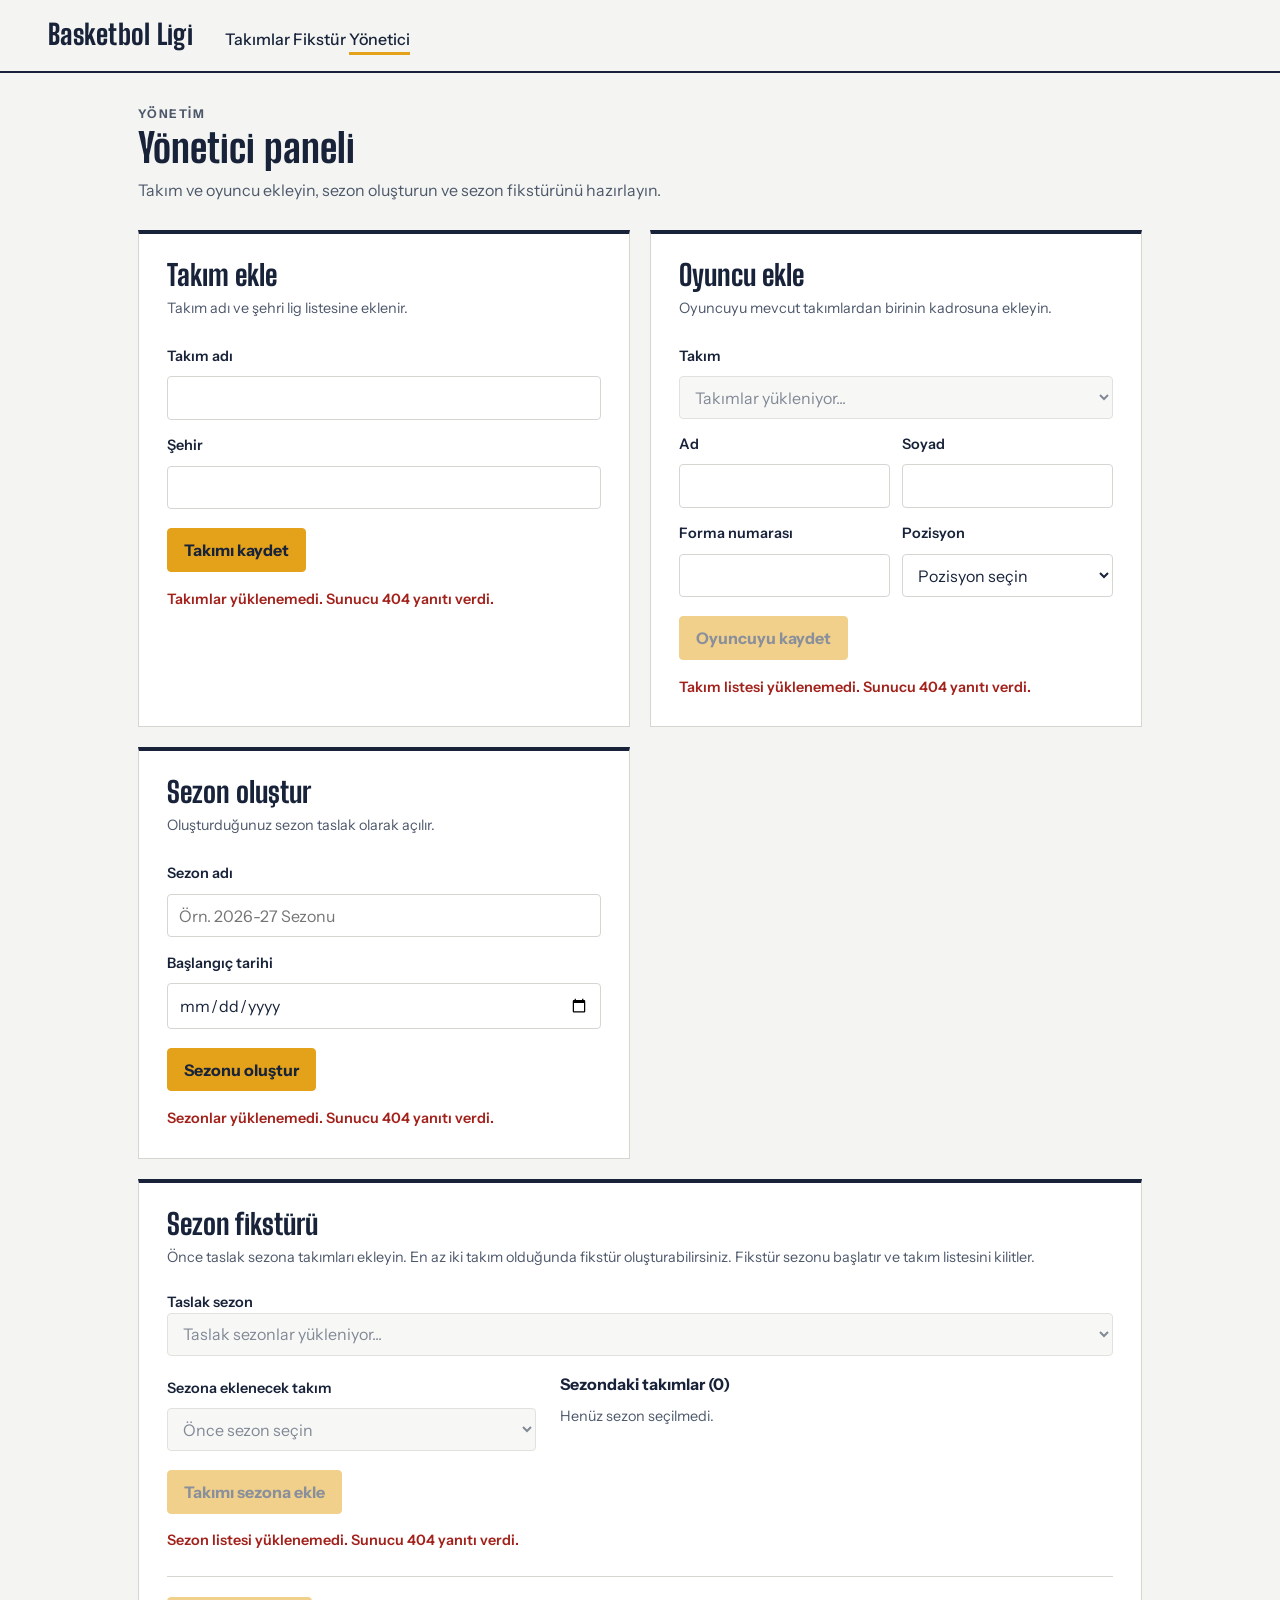
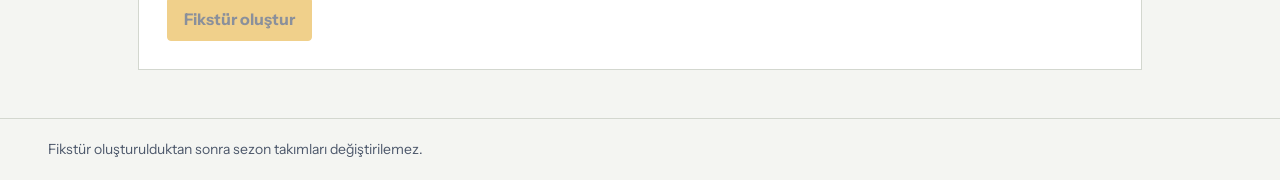
==== src/main/webapp/admin.html @ e227cd69 "Add admin panel for league management Add team, player, season, and fixture-generation forms wired t" ====
<!DOCTYPE html>
<html lang="tr">
<head>
    <meta charset="UTF-8">
    <meta name="viewport" content="width=device-width, initial-scale=1">
    <title>Yönetici Paneli</title>
    <link rel="preconnect" href="https://fonts.googleapis.com">
    <link rel="preconnect" href="https://fonts.gstatic.com" crossorigin>
    <link rel="stylesheet"
          href="https://fonts.googleapis.com/css2?family=Big+Shoulders+Display:wght@600;800&family=Instrument+Sans:wght@400;500;600;700&display=swap">
    <link rel="stylesheet" href="css/teams.css">
    <link rel="stylesheet" href="css/admin.css">
    <script src="js/admin.js" defer></script>
</head>
<body>
<header class="masthead">
    <a class="masthead-title" href="teams.html">Basketbol Ligi</a>
    <nav aria-label="Bölümler">
        <a href="teams.html">Takımlar</a>
        <a href="fixtures.html">Fikstür</a>
        <a href="admin.html" aria-current="page">Yönetici</a>
    </nav>
</header>

<main class="admin-layout">
    <header class="admin-heading">
        <p class="admin-eyebrow">YÖNETİM</p>
        <h1>Yönetici paneli</h1>
        <p>Takım ve oyuncu ekleyin, sezon oluşturun ve sezon fikstürünü hazırlayın.</p>
    </header>

    <div class="admin-grid">
        <section class="admin-card" aria-labelledby="team-form-title">
            <h2 id="team-form-title">Takım ekle</h2>
            <p class="admin-help">Takım adı ve şehri lig listesine eklenir.</p>
            <form id="team-form" class="admin-form">
                <label for="team-name">Takım adı</label>
                <input id="team-name" name="name" type="text" maxlength="100" required autocomplete="organization">

                <label for="team-city">Şehir</label>
                <input id="team-city" name="city" type="text" maxlength="100" required>

                <button class="admin-button" type="submit">Takımı kaydet</button>
                <p class="admin-feedback" id="team-feedback" role="status" aria-live="polite" hidden></p>
            </form>
        </section>

        <section class="admin-card" aria-labelledby="player-form-title">
            <h2 id="player-form-title">Oyuncu ekle</h2>
            <p class="admin-help">Oyuncuyu mevcut takımlardan birinin kadrosuna ekleyin.</p>
            <form id="player-form" class="admin-form">
                <label for="player-team">Takım</label>
                <select id="player-team" name="teamId" required disabled>
                    <option value="">Takımlar yükleniyor...</option>
                </select>

                <div class="admin-form-row">
                    <div>
                        <label for="player-first-name">Ad</label>
                        <input id="player-first-name" name="firstName" type="text" maxlength="100" required>
                    </div>
                    <div>
                        <label for="player-last-name">Soyad</label>
                        <input id="player-last-name" name="lastName" type="text" maxlength="100" required>
                    </div>
                </div>

                <div class="admin-form-row">
                    <div>
                        <label for="player-jersey">Forma numarası</label>
                        <input id="player-jersey" name="jerseyNumber" type="number" min="0" max="99"
                               step="1" required>
                    </div>
                    <div>
                        <label for="player-position">Pozisyon</label>
                        <select id="player-position" name="position" required>
                            <option value="">Pozisyon seçin</option>
                            <option value="PG">PG · Oyun kurucu</option>
                            <option value="SG">SG · Şutör guard</option>
                            <option value="SF">SF · Kısa forvet</option>
                            <option value="PF">PF · Uzun forvet</option>
                            <option value="C">C · Pivot</option>
                        </select>
                    </div>
                </div>

                <button class="admin-button" id="player-submit" type="submit" disabled>Oyuncuyu kaydet</button>
                <p class="admin-feedback" id="player-feedback" role="status" aria-live="polite" hidden></p>
            </form>
        </section>

        <section class="admin-card" aria-labelledby="season-form-title">
            <h2 id="season-form-title">Sezon oluştur</h2>
            <p class="admin-help">Oluşturduğunuz sezon taslak olarak açılır.</p>
            <form id="season-form" class="admin-form">
                <label for="season-name">Sezon adı</label>
                <input id="season-name" name="name" type="text" maxlength="100" required
                       placeholder="Örn. 2026-27 Sezonu">

                <label for="season-start-date">Başlangıç tarihi</label>
                <input id="season-start-date" name="startDate" type="date" required>

                <button class="admin-button" type="submit">Sezonu oluştur</button>
                <p class="admin-feedback" id="season-feedback" role="status" aria-live="polite" hidden></p>
            </form>
        </section>

        <section class="admin-card admin-card-wide" aria-labelledby="fixture-form-title">
            <h2 id="fixture-form-title">Sezon fikstürü</h2>
            <p class="admin-help">
                Önce taslak sezona takımları ekleyin. En az iki takım olduğunda fikstür oluşturabilirsiniz.
                Fikstür sezonu başlatır ve takım listesini kilitler.
            </p>

            <label for="season-select">Taslak sezon</label>
            <select id="season-select" name="seasonId" required disabled>
                <option value="">Taslak sezonlar yükleniyor...</option>
            </select>

            <div class="season-workspace">
                <form id="season-team-form" class="admin-form season-team-form">
                    <label for="season-team-select">Sezona eklenecek takım</label>
                    <select id="season-team-select" name="teamId" required disabled>
                        <option value="">Önce sezon seçin</option>
                    </select>
                    <button class="admin-button" id="season-team-submit" type="submit" disabled>
                        Takımı sezona ekle
                    </button>
                    <p class="admin-feedback" id="season-team-feedback" role="status" aria-live="polite" hidden></p>
                </form>

                <div class="season-members">
                    <h3>Sezondaki takımlar <span id="season-team-count">(0)</span></h3>
                    <ul id="season-team-list" aria-live="polite"></ul>
                    <p class="admin-empty" id="season-team-empty">Henüz sezon seçilmedi.</p>
                </div>
            </div>

            <form id="fixture-form" class="fixture-form">
                <button class="admin-button" id="fixture-submit" type="submit" disabled>Fikstür oluştur</button>
                <p class="admin-feedback" id="fixture-feedback" role="status" aria-live="polite" hidden></p>
            </form>
        </section>
    </div>
</main>

<footer class="footnote">
    <p>Fikstür oluşturulduktan sonra sezon takımları değiştirilemez.</p>
</footer>
</body>
</html>
---- src/main/webapp/css/teams.css ----
/* Takımlar sayfası: maç kâğıdı düzeni. Tek vurgu rengi seçili takımı gösteren sarı çubuktur. */

:root {
    color-scheme: light;
    --paper: #f4f5f2;
    --sheet: #ffffff;
    --ink: #18233a;
    --ink-soft: #4d586b;
    --line: #d3d7cf;
    --line-strong: #18233a;
    --clock: #e3a21a;
    --focus: #1f5fbf;
    --display: "Big Shoulders Display", "Arial Narrow", "Helvetica Neue", sans-serif;
    --text: "Instrument Sans", system-ui, -apple-system, "Segoe UI", sans-serif;
    --gutter: clamp(16px, 4vw, 48px);
}

*,
*::before,
*::after {
    box-sizing: border-box;
}

/* Sınıflardaki display kuralları hidden özniteliğini ezmesin. */
[hidden] {
    display: none !important;
}

body {
    margin: 0;
    background: var(--paper);
    color: var(--ink);
    font: 400 1rem/1.5 var(--text);
    min-height: 100vh;
    display: flex;
    flex-direction: column;
}

a {
    color: inherit;
}

:focus-visible {
    outline: 3px solid var(--focus);
    outline-offset: 2px;
}

.visually-hidden {
    position: absolute;
    width: 1px;
    height: 1px;
    overflow: hidden;
    clip-path: inset(50%);
    white-space: nowrap;
}

/* Üst şerit */
.masthead {
    display: flex;
    align-items: baseline;
    gap: 2rem;
    padding: 1.25rem var(--gutter);
    border-bottom: 2px solid var(--line-strong);
}

.masthead-title {
    font: 800 1.75rem/1 var(--display);
    text-decoration: none;
    letter-spacing: 0.01em;
}

.masthead nav a {
    font-weight: 500;
    text-decoration: none;
    padding-bottom: 0.2rem;
}

.masthead nav a[aria-current="page"] {
    border-bottom: 3px solid var(--clock);
}

/* İki sütun: takım listesi ve kadro */
.layout {
    flex: 1;
    display: grid;
    grid-template-columns: minmax(260px, 340px) minmax(0, 1fr);
    gap: clamp(1.5rem, 4vw, 4rem);
    padding: 2rem var(--gutter) 3rem;
    width: 100%;
    max-width: 1200px;
    margin: 0 auto;
}

.index-head {
    display: flex;
    align-items: baseline;
    justify-content: space-between;
    gap: 1rem;
}

h1,
h2 {
    font-family: var(--display);
    font-weight: 800;
    line-height: 0.95;
    margin: 0;
}

h1 {
    font-size: 2.5rem;
}

.index-count {
    margin: 0;
    color: var(--ink-soft);
    font-variant-numeric: tabular-nums;
}

.search input {
    width: 100%;
    margin: 1rem 0 0.75rem;
    padding: 0.6rem 0.75rem;
    font: inherit;
    color: inherit;
    background: var(--sheet);
    border: 1px solid var(--line);
    border-radius: 4px;
}

.search input:focus-visible {
    outline-offset: 0;
    border-color: var(--focus);
}

.team-list {
    list-style: none;
    margin: 0;
    padding: 0;
    border-top: 1px solid var(--line);
}

.team-row {
    display: grid;
    grid-template-columns: 2.25rem 1fr;
    grid-template-rows: auto auto;
    column-gap: 0.75rem;
    align-items: center;
    width: 100%;
    padding: 0.55rem 0.5rem 0.55rem 0.75rem;
    background: none;
    border: 0;
    border-bottom: 1px solid var(--line);
    border-left: 4px solid transparent;
    font: inherit;
    color: inherit;
    text-align: left;
    cursor: pointer;
}

.team-row:hover {
    background: var(--sheet);
}

.team-row[aria-current="true"] {
    background: var(--sheet);
    border-left-color: var(--clock);
}

.team-row .badge {
    grid-row: span 2;
}

.team-row-name {
    font-weight: 600;
    line-height: 1.2;
}

.team-row-city {
    color: var(--ink-soft);
    font-size: 0.875rem;
}

/* Logo yerine takım rozeti: adın baş harfleri, addan türetilen renk (ADR-0001) */
.badge {
    display: inline-grid;
    place-items: center;
    width: 2.25rem;
    height: 2.25rem;
    border-radius: 3px;
    background: var(--badge, var(--ink));
    color: #ffffff;
    font: 800 1rem/1 var(--display);
    letter-spacing: 0.02em;
}

.badge-large {
    width: 4.5rem;
    height: 4.5rem;
    font-size: 2rem;
    border-radius: 4px;
}

/* Kadro kâğıdı */
.sheet {
    align-self: start;
    background: var(--sheet);
    border: 1px solid var(--line);
    border-top: 6px solid var(--line-strong);
    padding: clamp(1.25rem, 3vw, 2.5rem);
    min-height: 18rem;
}

.sheet:focus {
    outline: none;
}

.sheet-empty {
    display: grid;
    place-items: center;
    min-height: 14rem;
    color: var(--ink-soft);
    text-align: center;
}

.sheet-head {
    display: flex;
    align-items: center;
    gap: 1.25rem;
    padding-bottom: 1.5rem;
    border-bottom: 2px solid var(--line-strong);
}

h2 {
    font-size: clamp(2.25rem, 5vw, 3.5rem);
}

.sheet-city {
    margin: 0.35rem 0 0;
    color: var(--ink-soft);
}

.roster {
    width: 100%;
    border-collapse: collapse;
    margin-top: 0.5rem;
}

.roster th {
    padding: 0.75rem 0.5rem 0.4rem;
    color: var(--ink-soft);
    font-size: 0.875rem;
    font-weight: 500;
    text-align: left;
    border-bottom: 1px solid var(--line);
}

.roster td {
    padding: 0.35rem 0.5rem;
    border-bottom: 1px solid var(--line);
    vertical-align: middle;
}

.roster .col-number {
    width: 5.5rem;
}

.roster .col-position {
    width: 11rem;
}

.jersey {
    display: block;
    font: 800 2.75rem/1 var(--display);
    font-variant-numeric: tabular-nums;
}

.player-name {
    font-size: 1.125rem;
    font-weight: 600;
}

.position-code {
    font-weight: 600;
}

.position-name {
    display: block;
    color: var(--ink-soft);
    font-size: 0.875rem;
}

.notice {
    margin: 1.25rem 0 0;
    color: var(--ink-soft);
}

.notice button {
    margin-left: 0.5rem;
    padding: 0.35rem 0.8rem;
    font: inherit;
    font-weight: 600;
    color: var(--sheet);
    background: var(--ink);
    border: 0;
    border-radius: 3px;
    cursor: pointer;
}

.footnote {
    padding: 1.25rem var(--gutter);
    border-top: 1px solid var(--line);
    color: var(--ink-soft);
    font-size: 0.875rem;
}

.footnote p {
    max-width: 75ch;
    margin: 0;
}

@media (max-width: 760px) {
    .layout {
        grid-template-columns: minmax(0, 1fr);
    }

    .roster .col-position {
        width: auto;
    }

    .jersey {
        font-size: 2.25rem;
    }
}

@media (prefers-reduced-motion: no-preference) {
    .team-row {
        transition: background-color 120ms ease-out;
    }
}
---- src/main/webapp/css/admin.css ----
.admin-layout {
    flex: 1;
    width: 100%;
    max-width: 1100px;
    margin: 0 auto;
    padding: 2rem var(--gutter) 3rem;
}

.admin-heading {
    margin-bottom: 1.75rem;
}

.admin-eyebrow {
    margin: 0 0 0.4rem;
    color: var(--ink-soft);
    font-size: 0.75rem;
    font-weight: 700;
    letter-spacing: 0.12em;
}

.admin-heading > p:last-child {
    margin: 0.65rem 0 0;
    color: var(--ink-soft);
}

.admin-grid {
    display: grid;
    grid-template-columns: repeat(2, minmax(0, 1fr));
    gap: 1.25rem;
}

.admin-card {
    min-width: 0;
    padding: clamp(1.1rem, 3vw, 1.75rem);
    background: var(--sheet);
    border: 1px solid var(--line);
    border-top: 4px solid var(--line-strong);
}

.admin-card h2 {
    font-size: 1.8rem;
}

.admin-card-wide {
    grid-column: 1 / -1;
}

.admin-help {
    margin: 0.55rem 0 1.25rem;
    color: var(--ink-soft);
    font-size: 0.9rem;
}

.admin-form {
    display: grid;
    gap: 0.55rem;
}

.admin-form label,
.admin-card > label {
    margin-top: 0.4rem;
    font-size: 0.9rem;
    font-weight: 600;
}

.admin-form input,
.admin-form select,
.admin-card > select {
    width: 100%;
    min-height: 2.65rem;
    padding: 0.55rem 0.7rem;
    color: var(--ink);
    background: var(--sheet);
    border: 1px solid var(--line);
    border-radius: 4px;
    font: inherit;
}

.admin-form input:disabled,
.admin-form select:disabled,
.admin-card > select:disabled {
    color: var(--ink-soft);
    background: var(--paper);
    cursor: not-allowed;
}

.admin-form-row {
    display: grid;
    grid-template-columns: repeat(2, minmax(0, 1fr));
    gap: 0.75rem;
}

.admin-form-row > div {
    display: grid;
    gap: 0.55rem;
}

.admin-button {
    justify-self: start;
    min-height: 2.65rem;
    margin-top: 0.65rem;
    padding: 0.55rem 1rem;
    color: var(--ink);
    background: var(--clock);
    border: 1px solid var(--clock);
    border-radius: 4px;
    font: inherit;
    font-weight: 700;
    cursor: pointer;
    transition: filter 120ms ease, opacity 120ms ease;
}

.admin-button:hover:not(:disabled) {
    filter: brightness(0.95);
}

.admin-button:disabled {
    opacity: 0.5;
    cursor: not-allowed;
}

.admin-feedback {
    margin: 0.5rem 0 0;
    font-size: 0.9rem;
    font-weight: 600;
}

.admin-feedback.success {
    color: #1e663a;
}

.admin-feedback.error {
    color: #a3211b;
}

.season-workspace {
    display: grid;
    grid-template-columns: minmax(220px, 0.8fr) minmax(0, 1.2fr);
    gap: 1.5rem;
    margin-top: 1rem;
}

.season-team-form {
    align-content: start;
}

.season-members h3 {
    margin: 0 0 0.65rem;
    font-size: 1rem;
}

.season-members ul {
    display: grid;
    grid-template-columns: repeat(auto-fill, minmax(180px, 1fr));
    gap: 0.45rem;
    margin: 0;
    padding: 0;
    list-style: none;
}

.season-members li {
    padding: 0.55rem 0.7rem;
    background: var(--paper);
    border: 1px solid var(--line);
    border-radius: 3px;
    font-size: 0.9rem;
}

.admin-empty {
    margin: 0;
    color: var(--ink-soft);
    font-size: 0.9rem;
}

.fixture-form {
    display: flex;
    align-items: center;
    flex-wrap: wrap;
    gap: 1rem;
    margin-top: 1.5rem;
    padding-top: 1.25rem;
    border-top: 1px solid var(--line);
}

.fixture-form .admin-button {
    margin-top: 0;
}

.fixture-form .admin-feedback {
    flex-basis: 100%;
}

@media (max-width: 760px) {
    .masthead {
        flex-wrap: wrap;
        gap: 0.75rem 1.25rem;
    }

    .admin-grid,
    .season-workspace {
        grid-template-columns: 1fr;
    }

    .admin-card-wide {
        grid-column: auto;
    }
}

@media (max-width: 480px) {
    .admin-form-row {
        grid-template-columns: 1fr;
    }
}
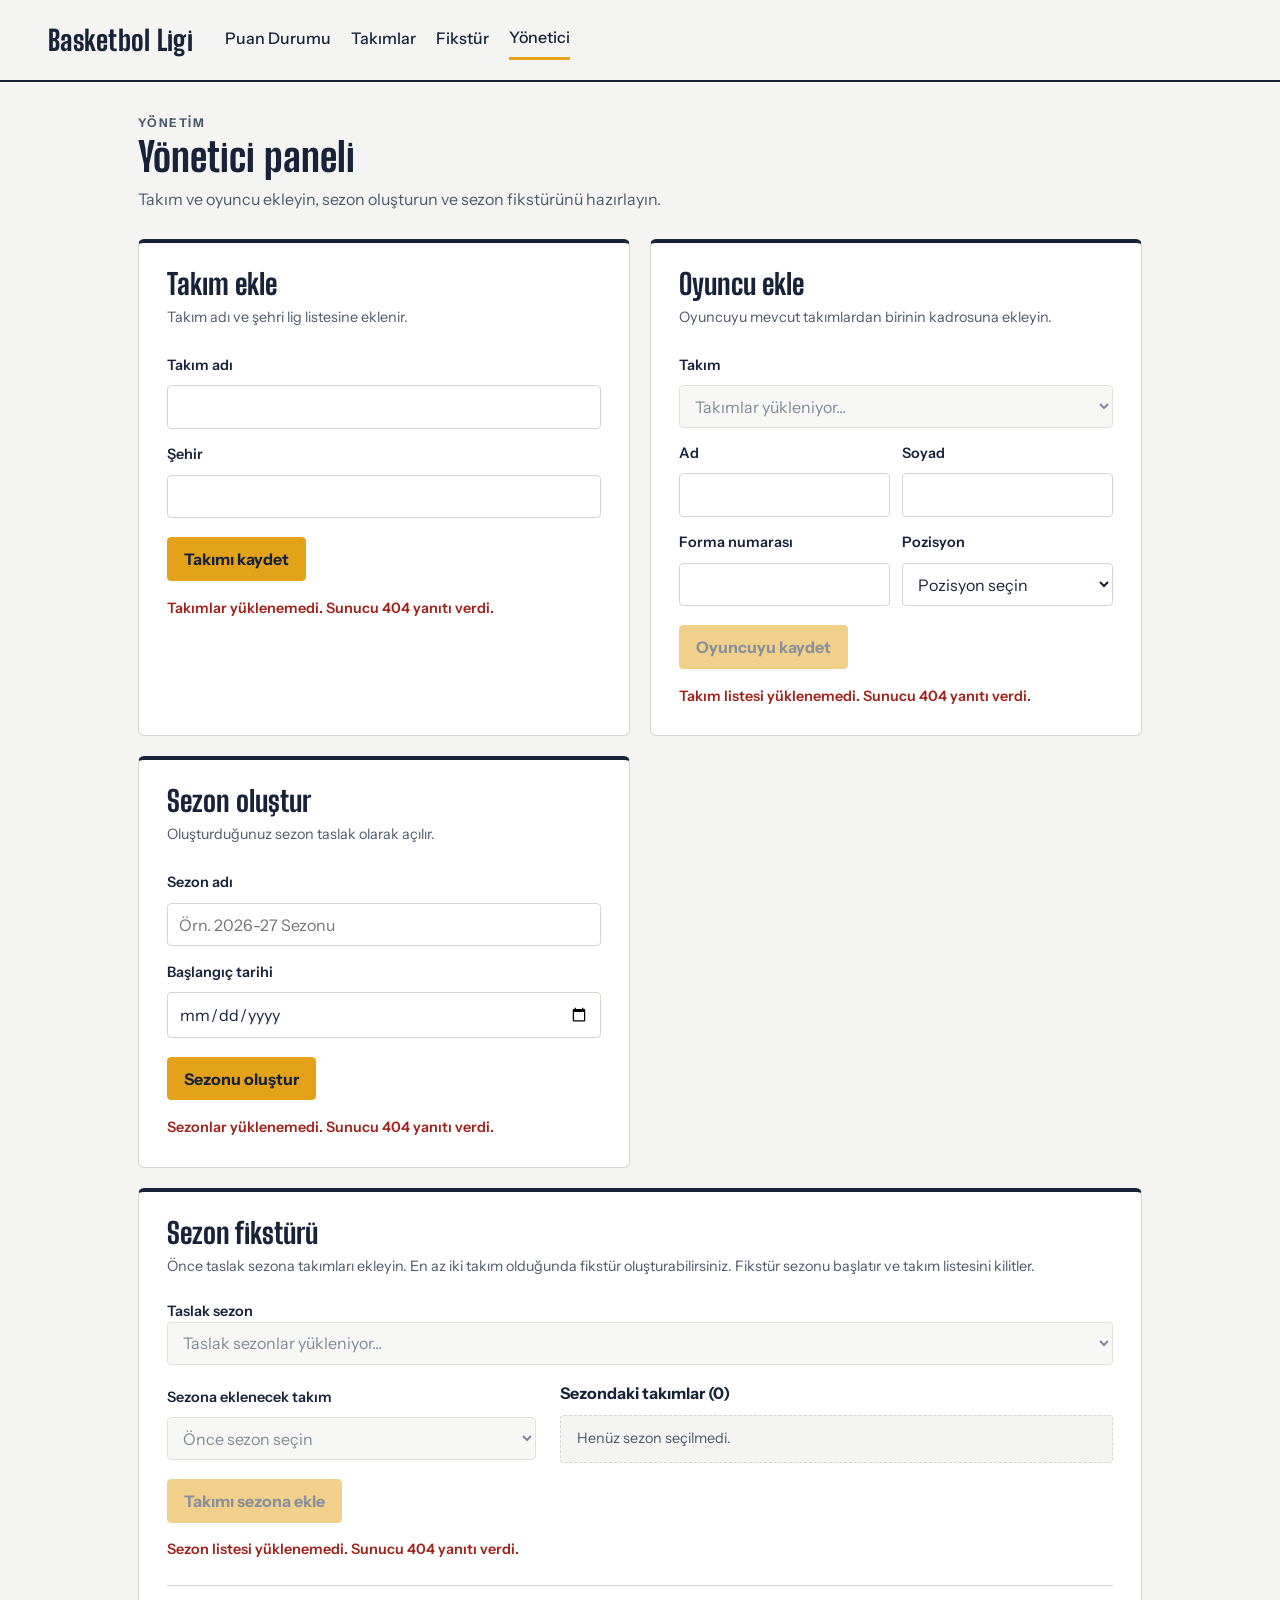
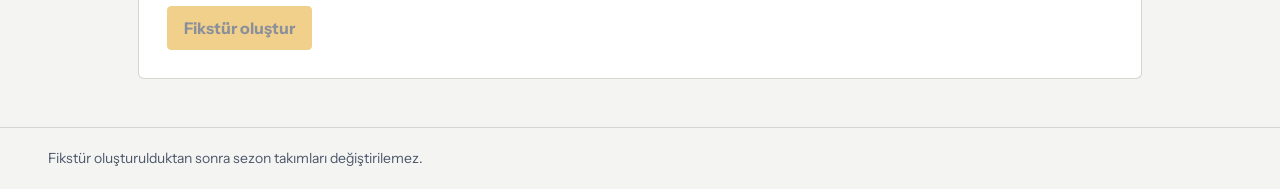
==== commit 1586fe82: "feat(ui): puan durumu ana sayfası ve maç sonucu giriş formu" ====
--- a/src/main/webapp/admin.html
+++ b/src/main/webapp/admin.html
@@ -14,8 +14,9 @@
 </head>
 <body>
 <header class="masthead">
-    <a class="masthead-title" href="teams.html">Basketbol Ligi</a>
+    <a class="masthead-title" href="index.html">Basketbol Ligi</a>
     <nav aria-label="Bölümler">
+        <a href="index.html">Puan Durumu</a>
         <a href="teams.html">Takımlar</a>
         <a href="fixtures.html">Fikstür</a>
         <a href="admin.html" aria-current="page">Yönetici</a>
--- a/src/main/webapp/css/teams.css
+++ b/src/main/webapp/css/teams.css
@@ -10,6 +10,8 @@
     --line-strong: #18233a;
     --clock: #e3a21a;
     --focus: #1f5fbf;
+    --radius-control: 4px;
+    --radius-card: 6px;
     --display: "Big Shoulders Display", "Arial Narrow", "Helvetica Neue", sans-serif;
     --text: "Instrument Sans", system-ui, -apple-system, "Segoe UI", sans-serif;
     --gutter: clamp(16px, 4vw, 48px);
@@ -57,10 +59,18 @@
 /* Üst şerit */
 .masthead {
     display: flex;
-    align-items: baseline;
-    gap: 2rem;
+    align-items: center;
+    flex-wrap: wrap;
+    gap: 0.75rem 2rem;
     padding: 1.25rem var(--gutter);
     border-bottom: 2px solid var(--line-strong);
+}
+
+.masthead nav {
+    display: flex;
+    align-items: center;
+    flex-wrap: wrap;
+    gap: 0.25rem 1.25rem;
 }
 
 .masthead-title {
@@ -70,6 +80,9 @@
 }
 
 .masthead nav a {
+    display: inline-flex;
+    align-items: center;
+    min-height: 2.5rem;
     font-weight: 500;
     text-decoration: none;
     padding-bottom: 0.2rem;
@@ -124,7 +137,7 @@
     color: inherit;
     background: var(--sheet);
     border: 1px solid var(--line);
-    border-radius: 4px;
+    border-radius: var(--radius-control);
 }
 
 .search input:focus-visible {
@@ -147,6 +160,7 @@
     align-items: center;
     width: 100%;
     padding: 0.55rem 0.5rem 0.55rem 0.75rem;
+    min-height: 3rem;
     background: none;
     border: 0;
     border-bottom: 1px solid var(--line);
@@ -205,6 +219,7 @@
     align-self: start;
     background: var(--sheet);
     border: 1px solid var(--line);
+    border-radius: var(--radius-card);
     border-top: 6px solid var(--line-strong);
     padding: clamp(1.25rem, 3vw, 2.5rem);
     min-height: 18rem;
@@ -218,8 +233,14 @@
     display: grid;
     place-items: center;
     min-height: 14rem;
+    padding: 1.5rem;
     color: var(--ink-soft);
     text-align: center;
+}
+
+.sheet-empty p {
+    max-width: 32ch;
+    margin: 0;
 }
 
 .sheet-head {
@@ -290,20 +311,165 @@
 }
 
 .notice {
-    margin: 1.25rem 0 0;
+    margin: 1rem 0 0;
+    padding: 0.8rem 1rem;
+    background: var(--sheet);
+    border: 1px solid var(--line);
+    border-left: 4px solid var(--clock);
+    border-radius: var(--radius-control);
     color: var(--ink-soft);
 }
 
 .notice button {
     margin-left: 0.5rem;
+    min-height: 2.5rem;
     padding: 0.35rem 0.8rem;
     font: inherit;
     font-weight: 600;
     color: var(--sheet);
     background: var(--ink);
     border: 0;
-    border-radius: 3px;
+    border-radius: var(--radius-control);
     cursor: pointer;
+}
+
+/* Sezon özeti */
+.season-card {
+    margin-top: 1.75rem;
+    padding-top: 1.4rem;
+    border-top: 1px solid var(--line-strong);
+}
+
+.season-card-head {
+    display: flex;
+    align-items: end;
+    justify-content: space-between;
+    gap: 1rem;
+    margin-bottom: 1rem;
+}
+
+.section-eyebrow {
+    margin: 0 0 0.25rem;
+    color: var(--ink-soft);
+    font-size: 0.7rem;
+    font-weight: 700;
+    letter-spacing: 0.1em;
+}
+
+.season-card h3 {
+    margin: 0;
+    font: 800 1.8rem/1 var(--display);
+}
+
+.season-picker {
+    display: grid;
+    gap: 0.25rem;
+    min-width: min(13rem, 45%);
+    color: var(--ink-soft);
+    font-size: 0.8rem;
+    font-weight: 600;
+}
+
+.season-picker select {
+    width: 100%;
+    min-height: 2.5rem;
+    padding: 0.45rem 0.6rem;
+    color: var(--ink);
+    background: var(--sheet);
+    border: 1px solid var(--line);
+    border-radius: 4px;
+    font: inherit;
+}
+
+.season-picker select:disabled {
+    color: var(--ink-soft);
+    background: var(--paper);
+}
+
+.season-stats {
+    display: grid;
+    grid-template-columns: repeat(4, minmax(0, 1fr));
+    gap: 0.5rem;
+    margin: 0;
+}
+
+.season-stats > div {
+    min-width: 0;
+    padding: 0.65rem 0.75rem;
+    background: var(--paper);
+    border: 1px solid var(--line);
+}
+
+.season-stats dt {
+    color: var(--ink-soft);
+    font-size: 0.75rem;
+}
+
+.season-stats dd {
+    margin: 0.15rem 0 0;
+    font: 800 1.6rem/1 var(--display);
+    font-variant-numeric: tabular-nums;
+}
+
+.recent-games-section {
+    margin-top: 1.25rem;
+}
+
+.recent-games-section h4 {
+    margin: 0 0 0.55rem;
+    font-size: 0.95rem;
+}
+
+.recent-games {
+    display: grid;
+    gap: 0.4rem;
+    margin: 0;
+    padding: 0;
+    list-style: none;
+}
+
+.recent-game {
+    display: grid;
+    grid-template-columns: 4.5rem minmax(0, 1fr) auto auto;
+    align-items: center;
+    gap: 0.75rem;
+    padding: 0.55rem 0.65rem;
+    background: var(--sheet);
+    border: 1px solid var(--line);
+    border-left: 4px solid var(--line-strong);
+    font-size: 0.875rem;
+}
+
+.recent-game.won {
+    border-left-color: #1e663a;
+}
+
+.recent-game.lost {
+    border-left-color: #a3211b;
+}
+
+.recent-game-round,
+.recent-game-venue {
+    color: var(--ink-soft);
+    font-size: 0.78rem;
+}
+
+.recent-game-opponent {
+    min-width: 0;
+    font-weight: 600;
+    overflow-wrap: anywhere;
+}
+
+.recent-game-score {
+    font-weight: 700;
+    font-variant-numeric: tabular-nums;
+    white-space: nowrap;
+}
+
+.recent-game-result {
+    min-width: 1.5rem;
+    font-weight: 800;
+    text-align: center;
 }
 
 .footnote {
@@ -319,6 +485,10 @@
 }
 
 @media (max-width: 760px) {
+    .masthead {
+        gap: 0.5rem 1.25rem;
+    }
+
     .layout {
         grid-template-columns: minmax(0, 1fr);
     }
@@ -329,6 +499,57 @@
 
     .jersey {
         font-size: 2.25rem;
+    }
+
+    .season-stats {
+        grid-template-columns: repeat(3, minmax(0, 1fr));
+    }
+
+    .recent-game {
+        grid-template-columns: 3.75rem minmax(0, 1fr) auto auto;
+        gap: 0.45rem;
+    }
+}
+
+@media (max-width: 480px) {
+    .season-card-head {
+        align-items: stretch;
+        flex-direction: column;
+    }
+
+    .season-picker {
+        min-width: 0;
+    }
+
+    .season-stats {
+        grid-template-columns: repeat(2, minmax(0, 1fr));
+    }
+
+    .recent-game {
+        grid-template-columns: 3.2rem minmax(0, 1fr) auto;
+    }
+
+    .recent-game-venue {
+        display: none;
+    }
+}
+
+@media (max-width: 420px) {
+    .masthead {
+        align-items: flex-start;
+        flex-direction: column;
+        gap: 0.35rem;
+    }
+
+    .masthead nav {
+        gap: 0.15rem 1rem;
+    }
+
+    .layout,
+    .fixtures-layout,
+    .admin-layout {
+        padding-top: 1.5rem;
+        padding-bottom: 2rem;
     }
 }
 
--- a/src/main/webapp/css/admin.css
+++ b/src/main/webapp/css/admin.css
@@ -35,6 +35,7 @@
     background: var(--sheet);
     border: 1px solid var(--line);
     border-top: 4px solid var(--line-strong);
+    border-radius: var(--radius-card);
 }
 
 .admin-card h2 {
@@ -72,7 +73,7 @@
     color: var(--ink);
     background: var(--sheet);
     border: 1px solid var(--line);
-    border-radius: 4px;
+    border-radius: var(--radius-control);
     font: inherit;
 }
 
@@ -103,7 +104,7 @@
     color: var(--ink);
     background: var(--clock);
     border: 1px solid var(--clock);
-    border-radius: 4px;
+    border-radius: var(--radius-control);
     font: inherit;
     font-weight: 700;
     cursor: pointer;
@@ -162,14 +163,19 @@
     padding: 0.55rem 0.7rem;
     background: var(--paper);
     border: 1px solid var(--line);
-    border-radius: 3px;
-    font-size: 0.9rem;
+    border-radius: var(--radius-control);
+    font-size: 0.9rem;
+    overflow-wrap: anywhere;
 }
 
 .admin-empty {
     margin: 0;
-    color: var(--ink-soft);
-    font-size: 0.9rem;
+    padding: 0.75rem 1rem;
+    color: var(--ink-soft);
+    font-size: 0.9rem;
+    background: var(--paper);
+    border: 1px dashed var(--line);
+    border-radius: var(--radius-control);
 }
 
 .fixture-form {
@@ -191,11 +197,6 @@
 }
 
 @media (max-width: 760px) {
-    .masthead {
-        flex-wrap: wrap;
-        gap: 0.75rem 1.25rem;
-    }
-
     .admin-grid,
     .season-workspace {
         grid-template-columns: 1fr;
